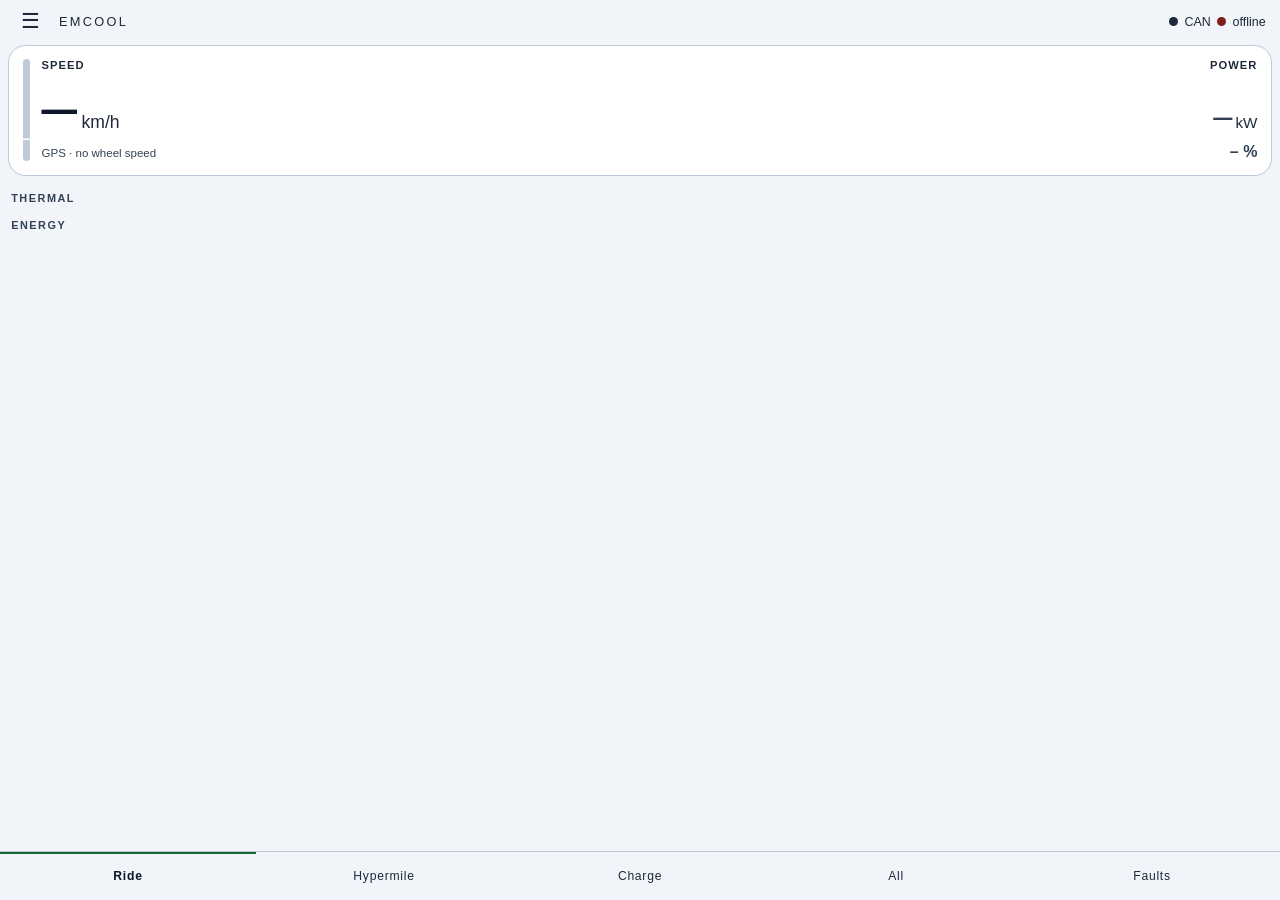
==== dashboard/index.html @ 9c2a12e7 "Port cool-eva telemetry to ESP32, add dashboard and transmit stages Port cool-eva (TypeScript on a R" ====
<!doctype html>
<html lang="en">
  <head>
    <meta charset="utf-8" />
    <meta name="viewport" content="width=device-width, initial-scale=1, viewport-fit=cover" />
    <title>emcool</title>
    <!-- Added to the home screen this opens without Safari's chrome, which on the
         phone this is used from is roughly one tile's worth of screen back. -->
    <meta name="mobile-web-app-capable" content="yes" />
    <!-- Still needed alongside the standard name above: iOS reads only this one,
         and iOS is the only platform this is ever opened on. -->
    <meta name="apple-mobile-web-app-capable" content="yes" />
    <meta name="apple-mobile-web-app-status-bar-style" content="black-translucent" />
    <meta name="apple-mobile-web-app-title" content="emcool" />
    <meta name="theme-color" content="#0f172a" />
    <link rel="manifest" href="manifest.webmanifest" />
    <link rel="stylesheet" href="style.css" />
    <!-- Inline so the browser's automatic /favicon.ico request never happens: on the
         bike that is a round trip to a Pi Zero over hotspot wifi for a 404. -->
    <link
      rel="icon"
      href="data:image/svg+xml,<svg xmlns='http://www.w3.org/2000/svg' viewBox='0 0 16 16'><text y='13' font-size='13'>🧊</text></svg>"
    />
  </head>
  <body>
    <!-- The dashboard is a set of ES modules with no build step: what is in the repo
         is what the browser runs, so it can be edited over ssh in a garage with no
         toolchain. `npm run typecheck` still covers it — the modules carry JSDoc
         types that import the server's own wire format from src/ws.ts, which is
         what stops the two drifting apart. -->
    <script type="module" src="app.js"></script>
  </body>
</html>
---- dashboard/style.css ----
/* emcool dashboard.
 *
 * Read at speed, through a visor, in daylight, one-handed. That constraint decides
 * nearly everything below: very large numbers, very few of them per screen, colour
 * carrying state so the digits don't have to be parsed, and touch targets sized for
 * a gloved thumb rather than a cursor.
 */

* {
  margin: 0;
  padding: 0;
  box-sizing: border-box;
}

:root {
  --bg: #090f1c;
  --tile: #1e293b;
  --tile-edge: #2e3d55;
  /* Text colours, with their contrast ratio against --tile / --bg.
   *
   * This screen is read in daylight, through a visor, at speed. WCAG AA's 4.5:1 is
   * a floor for an indoor monitor, not a target here — everything below clears 6:1
   * and the values clear 11:1. The first version of this file used #334155 for
   * .sub and #64748b for .label, which measure 1.4:1 and 3.1:1 against the tile
   * they sit on: the sub-lines were effectively invisible and the labels failed AA.
   * If you darken any of these, measure it first. */
  --fg: #f8fafc; /* 14.0:1 / 18.3:1 — values */
  --label: #cbd5e1; /* 9.9:1 / 12.9:1 — labels, units, tabs */
  --sub: #b6c2d4; /* 8.1:1 / 10.6:1 — second lines, section headings */
  --dim: #334155; /* borders only — never text */
  --bad: #f87171;
  --good: #4ade80;
  /* The same amber as WARN in public/lib/colors.js, and it has to stay the same:
     the menu sheet marks a reversible write amber in CSS and colours the sentences
     that argue against it amber from JS, and two ambers that nearly match would
     read as two different meanings. 8.5:1 on --bg, 6.5:1 on --tile.
     --bad measures 6.9:1 on --bg but only 5.3:1 on --tile, so red text in the sheet
     sits on the sheet's own background and never on a tile. */
  --warn: #fb923c;

  /* The same two hues at the alpha the sheet's borders want, declared ONCE.
     ⚠️ They are hand-expanded from --warn and --bad because a var() cannot be given
     an alpha without color-mix(), which this dashboard does not assume — but hand-
     expanding them at each use site is exactly the drift the note above forbids, and
     there were four such copies. If you change --warn or --bad, change these; a grep
     for the hex now finds every place the colour lives. */
  --warn-edge: rgba(251, 146, 60, 0.45);
  --bad-edge: rgba(248, 113, 113, 0.55);

  /* The rest of the ramp public/lib/colors.js draws with, which used to be a second
     hand-kept copy of --good/--warn/--bad. Tokens now, so the light palette restates the
     ramp in one place and colors.WARN can no longer drift from --warn — which the note
     above says it must not. colors.CALM and colors.MUTED are var(--fg) and var(--sub)
     rather than tokens of their own: they have always been those exact values, and a
     second name for one hex is the drift this block exists to prevent. */
  --watch: #facc15;
  --cold: #38bdf8;
  --cool: #67e8f9; /* the 5-20 °C step between --cold and --good */

  /* The unfilled part of every bar and ring, and the power meter's own grey. Sized by
     VISIBILITY rather than readability, so it is the one mark not held to the 6:1 floor —
     but it IS held, by MARK_FLOORS in scripts/check-theme-contrast.ts, because nothing
     did until 2026-09-08 and a value walked towards --tile passed every check while
     making the meter invisible.
     It is also the ONE knob that sets how legible a derate is: the limited stretch is
     this same grey dashed against the tile showing through, so dash-against-gap IS
     track-against-tile. Raising it makes the derate clearer and the fill's edge weaker.
     1.53:1 is where the drive fill still clears its 4:1 floor, at 4.44:1. */
  --track: #39465b;
  /* Drive: the meter's fill, and the kW figure beside it. Its own token because drive
     used to be --fg, which drew the loudest thing on the hero in the same ink as the
     numbers. A blue because green is regen and red and amber mean a fault here — and the
     LIGHTER blue of the pair on this ground, since a saturated mid-blue on a dark tile is
     what a navy is on a white one. ⚠️ It is INK as well as a fill, so it carries the 6:1
     floor: 6.8:1 on --tile and 8.9:1 on --bg, and 4.44:1 against the track it grows out
     of. Its nearest ink in a*b* is --cold at 17.1; check-theme-contrast.ts holds it apart
     from every ink rather than from that one, because this palette has three blues. */
  --flow: #7cb4fb;

  /* Ink on the toast, which is painted --good or --bad rather than --tile. 10.3:1 on
     --good and 6.5:1 on --bad; the light theme flips it to white for the same reason,
     because there the two grounds are dark. */
  --toast-ink: #0f172a;
  /* The tab bar sits over scrolling content, so it is near-opaque rather than a token. */
  --tabs-bg: rgba(9, 15, 28, 0.94);

  /* The tab bar is fixed; every scrolling surface has to clear it plus the home
     indicator, or the last tile sits permanently under your thumb. */
  --tabs-height: 4.2rem;
}

/* ---------- the light palette ----------
 *
 * Same token names, different ground. This exists because the dark screen washes out
 * in direct sun; docs/dashboard-decisions.md has the ramp measurements and the trade.
 *
 * Two rules to keep if you touch it. The accents sit at the Tailwind 800/900 step
 * because that is the FIRST step clearing 6:1 on #f1f5f9 — the GROUND here, and the tile
 * colour before the two surfaces were swapped; the 700 step tops out at 5.91 and fails.
 * ⚠️ The ratios written beside each value below are against --tile (#ffffff), which is
 * the easier of the two grounds. The 6:1 derivation is against #f1f5f9, and
 * scripts/check-theme-contrast.ts measures every ink against both.
 * Darkening yellow and orange that far walks them towards each other, so --watch and
 * --warn are further apart here than the obvious amber/orange pair would be, and
 * scripts/check-theme-contrast.ts pins both the ratio and the separation. */
:root[data-theme="light"] {
  --bg: #f1f5f9;
  --tile: #ffffff;
  --tile-edge: #bcc8d8;
  --fg: #0f172a; /* 17.9:1 / 16.3:1 — values */
  --label: #1e293b; /* 14.6:1 / 13.4:1 */
  --sub: #334155; /* 10.4:1 / 9.5:1 */
  --dim: #cbd5e1; /* borders only — never text */
  --bad: #7f1d1d; /* 10.0:1 */
  --good: #166534; /* 7.1:1 */
  --warn: #9a3412; /* 7.3:1 */
  --warn-edge: rgba(154, 52, 18, 0.45);
  --bad-edge: rgba(127, 29, 29, 0.55);
  --watch: #854d0e; /* 6.9:1 */
  --cold: #075985; /* 7.6:1 */
  --cool: #155e75; /* 7.3:1 */
  --track: #bfcad9; /* 1.66:1 on --tile, against the dark theme's 1.53 — see the note there */
  --flow: #1e40af; /* 8.7:1 / 8.0:1 as ink, 5.26:1 against the track, nearest ink --cold 47.4 */
  --toast-ink: #ffffff; /* 7.1:1 on --good, 10.0:1 on --bad */
  --tabs-bg: rgba(241, 245, 249, 0.94);
}

/* ⚠️ `prefers-color-scheme` is deliberately NOT a media query here. public/lib/theme.js
   resolves the theme from three inputs — the rider's choice, the bike's day/night bit
   and the phone's setting — and stamps the answer on <html> as data-theme. A media
   query would be a SECOND resolver for the same question, and the two would disagree
   the moment the bike says one thing and the phone says another. One source of truth,
   and it is the one that can see all three inputs. The cost — a dark first paint — and
   the four states it resolves are in docs/dashboard-decisions.md §"Light and dark". */
:root {
  color-scheme: dark;
}
:root[data-theme="light"] {
  color-scheme: light;
}

body {
  font-family: -apple-system, BlinkMacSystemFont, "Segoe UI", Roboto, sans-serif;
  background: var(--bg);
  color: var(--fg);
  /* ⚠️ NO transition on the theme flip, and this is measured rather than taste. A
     150 ms cross-fade on `background-color` alone leaves the ink already switched over
     a ground that has not: for the whole fade the page is #0f172a on #0f172a, i.e.
     blank. Fixing THAT means transitioning `color` as well, which would also ramp a
     tile going GOOD → WARN — and colour here is the channel that carries state without
     being read. A snap is the only option that is legible at every instant. */
  min-height: 100vh;
  -webkit-font-smoothing: antialiased;
  -webkit-tap-highlight-color: transparent;
  padding-bottom: calc(var(--tabs-height) + env(safe-area-inset-bottom));
}

/* ---------- header ---------- */

.header {
  display: flex;
  align-items: center;
  gap: 0.8rem;
  padding: calc(env(safe-area-inset-top) + 0.5rem) 0.9rem 0.6rem;
}

.brand {
  font-weight: 500;
  flex: 1;
  font-size: 0.8rem;
  letter-spacing: 0.18em;
  text-transform: uppercase;
  color: var(--label);
}

.menu {
  background: none;
  border: 0;
  color: var(--label);
  font-size: 1.3rem;
  line-height: 1;
  padding: 0.2rem 0.4rem;
  cursor: pointer;
}

.status {
  font-weight: 500;
  display: flex;
  align-items: center;
  gap: 0.4rem;
  font-size: 0.78rem;
  color: var(--label);
}

.dot {
  width: 9px;
  height: 9px;
  border-radius: 50%;
  background: var(--bad);
  transition: background 0.3s;
}
.dot.live {
  background: var(--good);
}
.dot.connecting {
  background: var(--watch);
}
.dot.up {
  background: var(--good);
}
.dot.down {
  background: var(--bad);
}
.dot.unknown {
  background: var(--label);
}

/* ---------- layout ---------- */

/* The two-column grid every tab lays its tiles out in. ⚠️ `1fr` and not `minmax(0, 1fr)`,
   and that is measured rather than preferred: take `min-width: 0` off `.tile` below and a
   DIRECT tile with one unbreakable token really does push these tracks out, to
   `2733px 10.59px`. Every other child here spans `1 / -1` (.hero, .section, .tile-group,
   and the catch-all below), and a spanner over flexible tracks has no content-based minimum
   at all — so with that line in place there is nothing left for a track minimum to do.
   docs/dashboard-decisions.md. */
.view {
  display: grid;
  gap: 0.5rem;
  grid-template-columns: repeat(2, 1fr);
  padding: 0 0.5rem;
  align-content: start;
}

/* A run of full-width tiles inside a .view. Re-using .view here would work for
   layout but double its horizontal padding, insetting the group relative to the
   tiles above and below it; a bare div loses the gap instead, because the cards
   stop being grid items. This carries the gap and nothing else. */
.tile-group {
  grid-column: 1 / -1;
  display: grid;
  gap: 0.5rem;
}

.section {
  font-weight: 600;
  grid-column: 1 / -1;
  font-size: 0.68rem;
  text-transform: uppercase;
  letter-spacing: 0.14em;
  color: var(--sub);
  padding: 0.45rem 0.2rem 0;
}

.tile {
  background: var(--tile);
  border: 1px solid var(--tile-edge);
  border-radius: 0.9rem;
  padding: 0.7rem 0.75rem;
  display: flex;
  flex-direction: column;
  gap: 0.2rem;
  min-height: 88px;
  /* ⚠️ Not decoration: without it a tile's automatic minimum is its own min-content, so one
     unbreakable row makes the card wider than the phone and the page scrolls sideways —
     #253, and removing this line re-opens it. `.raw` has carried the same line since the
     raw grid was written. The measured chain: docs/dashboard-decisions.md. */
  min-width: 0;
  transition: opacity 0.3s;
}

.tile.span2 {
  grid-column: 1 / -1;
}

/* A value that has stopped arriving is dimmed rather than hidden: knowing the
   number is old is more useful than an empty space where it used to be. */
.tile.stale,
.raw.stale {
  /* Dimmed enough to read as "this is old", not so much that it stops being
     readable: at the old 0.4 the text fell to around 2:1 and a stale value —
     which is still the last thing the bike actually said — became a smudge. */
  opacity: 0.72;
}

.label {
  font-weight: 600;
  font-size: 0.7rem;
  text-transform: uppercase;
  letter-spacing: 0.09em;
  color: var(--label);
}

.value {
  font-size: 2.15rem;
  font-weight: 500;
  line-height: 1;
  font-variant-numeric: tabular-nums;
  margin-top: auto;
}

/* A second, smaller reading on the value's own row — the riding screen's coolant ΔT,
   which spends 94 px of a 348 px row on its number and left the rest empty.
   A modifier and not a change to .value, which every tile on the dashboard uses.
   Baseline-aligned so the two figures sit on one line, and the aside never wraps: the
   tile's height is the constraint this layout exists to respect, and a wrapped aside
   would spend the row it was meant to save. */
.value-row {
  gap: 0.5rem;
  margin-top: auto;
}
.value-row > .value {
  margin-top: 0;
}
.value-aside {
  font-size: 0.95rem;
  font-weight: 500;
  color: var(--sub);
  font-variant-numeric: tabular-nums;
  white-space: nowrap;
}
/* .unit is sized for a 2.15rem numeral; beside a 0.95rem one it would be the same size. */
.value-aside .unit {
  font-size: 0.8rem;
}

.unit {
  font-weight: 500;
  font-size: 0.95rem;
  color: var(--label);
  margin-left: 0.2rem;
}

.sub {
  font-weight: 500;
  font-size: 0.72rem;
  color: var(--sub);
  line-height: 1.35;
}

/* The one thing on the page that must never be mistaken for a normal reading. */
.sub.fault {
  color: var(--bad);
}

.missing {
  font-weight: 500;
  font-size: 0.78rem;
  padding: 0.4rem 0.1rem;
}

/* ---------- hero ---------- */

.hero {
  grid-column: 1 / -1;
  background: var(--tile);
  border: 1px solid var(--tile-edge);
  border-radius: 1.1rem;
  padding: 0.8rem 0.85rem 0.9rem;
  display: flex;
  flex-direction: column;
  gap: 0.35rem;
}

.hero-value {
  font-size: 4rem;
  font-weight: 500;
  line-height: 0.95;
  font-variant-numeric: tabular-nums;
  letter-spacing: -0.02em;
}

.hero-unit {
  font-weight: 500;
  font-size: 1.1rem;
  color: var(--label);
  margin-left: 0.35rem;
  letter-spacing: 0;
}

/* The speed hero is a row: the power meter down the left edge, everything else beside
   it. The strip is the height of the block rather than a band under it, which is where
   the row the old bar needed has gone. */
.speed-hero {
  flex-direction: row;
  align-items: stretch;
  gap: 0.75rem;
}

.hero-main {
  flex: 1;
  min-width: 0;
  display: flex;
  flex-direction: column;
  gap: 0.35rem;
}

/* Two labels on one line, two figures on the next, the sub-line and charge on a third.
   Baseline rather than centre alignment, so the small figure sits on the big one's feet
   instead of floating in the middle of it. */
/* Shared with .value-row above: a big figure and a small one on one baseline. Listed
   together so the alignment cannot drift between the hero and the tiles — only the gap
   and the tile's margin differ, and those stay with each. */
.hero-row,
.value-row {
  display: flex;
  align-items: baseline;
  justify-content: space-between;
}
.hero-row {
  gap: 1rem;
}

/* The second figure in the hero. Same size as a tile's value, and NOT pushed to the
   bottom the way .value is — it is aligned to the speed's baseline, not to a card. */
.hero-aside {
  margin-top: 0;
}

/* State of charge, at the end of the sub-line rather than in a card of its own. Small
   because it moves slowly, and up here because it is the one number that must never
   need a scroll. Tabular so it does not jitter between 9 % and 10 %. */
.hero-charge {
  font-size: 1rem;
  font-weight: 600;
  font-variant-numeric: tabular-nums;
  white-space: nowrap;
}

.charge-hero {
  flex-direction: row;
  align-items: center;
  gap: 1.2rem;
}

.charge-hero .ring {
  width: 7.5rem;
  flex: none;
}

.charge-hero-text {
  display: flex;
  flex-direction: column;
  gap: 0.3rem;
}

/* ---------- svg primitives ---------- */

.spark {
  width: 100%;
  height: 26px;
  display: block;
  margin-top: 0.1rem;
}

.meter {
  width: 100%;
  height: 12px;
  display: block;
  margin: 0.15rem 0;
}

.strip {
  width: 100%;
  height: 60px;
  display: block;
  margin: 0.3rem 0;
}

.ring {
  display: block;
}

/* The power meter: a thin strip down the left edge of the speed hero, the height of the
   block it sits beside. It costs no row of its own, which is the point — the horizontal
   bar it replaces spent one on itself and another on a legend naming its two ends. */
.power-strip {
  /* ⚠️ width, not flex-basis. `flex: 0 0 7px` reads as a HEIGHT the moment this lands in
     a column-direction flex container, which is how it renders as a 7 px stub. */
  width: 7px;
  flex: none;
  display: block;
  border-radius: 3.5px;
}

/* ---------- facts ---------- */

.fact {
  font-weight: 500;
  display: flex;
  justify-content: space-between;
  font-size: 0.78rem;
  padding: 0.15rem 0;
  border-top: 1px solid var(--tile-edge);
}

.fact-label {
  color: var(--label);
}

.fact-value {
  font-variant-numeric: tabular-nums;
}

/* ---------- tabs ---------- */

.tabs {
  position: fixed;
  bottom: 0;
  left: 0;
  right: 0;
  display: flex;
  background: var(--tabs-bg);
  backdrop-filter: blur(12px);
  border-top: 1px solid var(--tile-edge);
  padding-bottom: env(safe-area-inset-bottom);
  z-index: 5;
}

.tab {
  flex: 1;
  background: none;
  border: 0;
  color: var(--label);
  font: inherit;
  font-size: 0.76rem;
  font-weight: 500;
  letter-spacing: 0.06em;
  /* Deliberately tall: this is aimed at with a gloved thumb, in motion. */
  padding: 1.05rem 0.2rem;
  /* The Faults tab widens to "⚠ Faults" when a code sets. With five tabs sharing
     the width that can wrap on a narrow phone, and --tabs-height is a fixed
     constant that body's padding-bottom derives from — so a wrapped label makes
     the real bar taller than the space reserved for it and buries the last tile
     under your thumb, the exact thing --tabs-height exists to prevent. */
  white-space: nowrap;
  cursor: pointer;
}

.tab.on {
  color: var(--fg);
  font-weight: 600;
  box-shadow: inset 0 2px 0 var(--good);
}

/* ---------- sheet ---------- */

/* ⚠️ `visibility: hidden`, and it is not belt-and-braces on top of the opacity.
   `opacity: 0; pointer-events: none` hides a sheet from the eye and from a finger, and
   from NOTHING ELSE: every control inside it stays in the tab order and stays
   activatable. Verified before this line existed — open the sheet, open the red fold,
   close the sheet, and `.focus()` still lands on "Say a service was performed NOW",
   where two activations POST `31 FC`. The fold re-collapses on the next OPEN
   (refreshVcuWrite), so the window is "closed and not yet reopened", which is most of
   the time. Near-zero risk on a phone with no keyboard — but the whole argument for the
   fold is that an irreversible action must not be reachable by accident, and an
   invisible page is a worse place to reach one from than a visible one.

   Transitioned rather than switched, so the fade survives: `visibility` steps at the
   START of the transition going visible and at the END going hidden, which is exactly
   the two moments wanted. Anything overriding .sheet for layout (the screenshot
   harness) has to override this too. */
.sheet {
  position: fixed;
  inset: 0;
  /* Dark in BOTH themes on purpose, which is why it is a literal and not a palette
     token: it dims the page behind the sheet, and a light scrim over a light page dims
     nothing. A token here would read as a knob the light palette forgot to turn. */
  background: rgba(2, 6, 23, 0.6);
  display: flex;
  align-items: flex-end;
  opacity: 0;
  visibility: hidden;
  pointer-events: none;
  transition:
    opacity 0.2s,
    visibility 0.2s;
  z-index: 10;
}

.sheet.open {
  opacity: 1;
  visibility: visible;
  pointer-events: auto;
}

.sheet-body {
  width: 100%;
  max-height: 88vh;
  overflow-y: auto;
  background: var(--bg);
  border-top-left-radius: 1.2rem;
  border-top-right-radius: 1.2rem;
  border-top: 1px solid var(--tile-edge);
  padding: 1rem 0.9rem calc(1.4rem + env(safe-area-inset-bottom));
  transform: translateY(2rem);
  transition: transform 0.2s;
}

.sheet.open .sheet-body {
  transform: translateY(0);
}

/* The sheet has two levels of heading, and it needs both: it is one scroll
 * containing five top-level sections, one of which (service mode) has four
 * subsections of its own. With a single style for all nine, "Service actions"
 * announced itself exactly as loudly as "This session" and nothing said which
 * was inside which.
 *
 * Level 1 is a real heading — near-white, larger, and preceded by a rule that
 * does most of the separating. Level 2 keeps the old small grey caps, which are
 * a good subsection marker and were only ever a bad section marker.
 *
 * ⚠️ 1.15rem is chosen against `.action`'s 1rem, not by eye. A heading has to be
 * BIGGER than the things it organises, and the first version of this rule was
 * 0.95rem — measurably smaller than the button labels underneath it and than
 * `.sheet-close`, which inherits 1rem. A heading out-sized by its own contents is
 * the same "no hierarchy" complaint in a new place. If you change either number,
 * change it knowing about the other.
 */
.sheet-heading {
  font-size: 1.15rem;
  font-weight: 600;
  color: var(--fg);
  border-top: 1px solid var(--tile-edge);
  margin-top: 1.5rem;
  padding: 1rem 0.2rem 0.15rem;
}

/* No rule above the sheet's OWN first heading: it would sit a few pixels under the
   sheet's top edge and read as a second border.
   ⚠️ `.sheet-body >` is load-bearing, not tidiness. A bare `.sheet-heading:first-child`
   also matches "Change something on the bike", which is the first child of the div
   VcuWrite() returns — so the one heading in the sheet whose rule carries the most
   meaning was the one silently losing it. */
.sheet-body > .sheet-heading:first-child {
  border-top: 0;
  margin-top: 0;
  padding-top: 0.2rem;
}

/* One line under a level-1 heading saying what the whole section can do to the
   bike — the risk tiers below, stated once for a group instead of per control.
   Only the sections that hold controls get one; the two that are pure readouts
   have nothing to warn about. The read/write boundary this makes visible existed
   until now solely as a comment in public/views/service-mode.js, where no rider
   could see it. */
.sheet-heading-note {
  font-size: 0.74rem;
  color: var(--sub);
  padding: 0.15rem 0.2rem 0;
}

/* The boundary itself.
   ⚠️ The heading STAYS --fg; the amber is on the rule above it and the line under it.
   Painting the heading amber sounds right and measures backwards: --warn is 7.9:1
   where --fg is 14.5:1, so the one section heading that announces the bike can be
   changed came out at half the contrast of "Stored codes", which announces "none set".
   It is also the same amber as the deck directly under it, so head and deck stopped
   separating. Rank belongs to the heading; hue belongs to the rule and the deck. */
.sheet-heading.writes {
  border-top-color: var(--warn);
  /* ⚠️ Larger than its peers, because rank should track consequence. At one size for
     all six, "Link" — a one-line status readout — announced itself exactly as loudly
     as the section that permanently alters a motorcycle. The colour stays --fg (see
     above); size is the channel that raises it without dimming it. */
  font-size: 1.35rem;
}

.sheet-heading.writes + .sheet-heading-note {
  color: var(--warn);
}

/* Level 2. Heavier and a touch larger than it was, because the sheet also uses
   small grey caps for FIELD labels (`.probe-label`, `.stat-label`) and at 0.68rem
   the only thing separating "SERVICE ACTIONS" from "ECU" was a point of tracking.
   Weight is what tells them apart now; nobody perceives a pixel of cap height. */
.sheet-title {
  font-size: 0.72rem;
  font-weight: 600;
  text-transform: uppercase;
  letter-spacing: 0.14em;
  color: var(--sub);
  padding: 1rem 0.2rem 0.5rem;
}

.stats {
  display: grid;
  grid-template-columns: repeat(4, 1fr);
  gap: 0.5rem;
}

.stat {
  background: var(--tile);
  border-radius: 0.7rem;
  padding: 0.6rem 0.5rem;
}

.stat-label {
  font-size: 0.62rem;
  text-transform: uppercase;
  letter-spacing: 0.07em;
  color: var(--label);
}

.stat-value {
  font-size: 1.05rem;
  font-variant-numeric: tabular-nums;
  margin-top: 0.15rem;
}

/* A second line under a stat's value, for the one tile whose answer is two facts: the
   Waypoints tile shows where the last one was AND when. Grey and small so the position
   above stays what the eye lands on. Measured at 390 px: the pair wraps after its comma
   into a 86 px tile, against 72 px for the row it sits in. */
.stat-sub {
  font-size: 0.62rem;
  color: var(--sub);
  margin-top: 0.15rem;
  font-variant-numeric: tabular-nums;
}

/* The waypoint list under the trip stats: what this boot kept, and what it refused.

   ON THE SHEET'S OWN BACKGROUND, not on tiles, and that is the contrast note at the top of
   this file being obeyed rather than a layout preference: --bad measures 6.9:1 on --bg and
   only 5.3:1 on --tile, and both a refused row's mark and an out-of-range position are
   drawn in it.

   ⚠️ `overflow-wrap: anywhere`, and NOT #253's `min-width: 0`, which was tried here first
   and measured to do nothing at all. The two are not the same shape: `.tile` is a GRID
   ITEM whose implicit track was sized by its content, so flooring it widened the page,
   while a `.waypoint-row` is a block inside a block — its width comes from its containing
   block whatever it holds, and its content simply overflows. Measured in the rendered
   sheet at 390 px, with the check's 145-character unbreakable token in a row: `.sheet-body`
   scrollWidth 969 without this line and 390 with it, while the row's own box reads 355 and
   its right edge 372 in every one of those, `min-width: 0` or `auto`. So the ROW box can
   never witness this and the scroll container is what does — which is what
   check-phone-width.ts asserts, with that token as its probe. Nothing the list holds today
   is such a token (a coordinate has a space in it and every WAYPOINT_REFUSAL_TEXT sentence
   breaks at spaces); Energica's identifiers are, which is the same call `.code-field`
   makes. */
.waypoint-list {
  padding: 0.1rem 0.2rem 0;
}

.waypoint-row {
  display: flex;
  gap: 0.5rem;
  align-items: baseline;
  font-size: 0.76rem;
  line-height: 1.5;
  padding-bottom: 0.4rem;
}

/* A column, so the positions line up and a `refused` row does not shunt the text of the one
   above it sideways.

   ⚠️ `0 0`, and NOT the `0 1` + `overflow-wrap: anywhere` a review asked for — measured in
   the rendered sheet, that regresses the row it was meant to protect. A flex item's shrink
   share is proportional to its BASE size, and the body's base is the whole unwrapped
   sentence, so on the one row that takes two lines the mark yields with it: 54 px → 37, and
   `anywhere` then breaks "refused" into "refuse / d". The hazard it was for does not exist
   either — with the mark pinned at 3.4 rem, a `#1234567890` overflows into the body's space
   and `.sheet-body.scrollWidth` still reads 390. It would overlap that row's text, which is
   the cost of a mark this repo has no way to produce (the sequence restarts every boot and
   the archive holds 97 waypoints ever). */
.waypoint-mark {
  flex: 0 0 3.4rem;
  font-variant-numeric: tabular-nums;
  color: var(--label);
}

.waypoint-mark.refused {
  color: var(--bad);
}

.waypoint-body {
  flex: 1 1 auto;
  overflow-wrap: anywhere;
}

.waypoint-fault {
  color: var(--bad);
}

.waypoint-when {
  font-size: 0.62rem;
  color: var(--sub);
  font-variant-numeric: tabular-nums;
}

/* The two lines under the list: what the counts are, and that the bike keeps none of
   this past a restart. --sub at the rows' own 0.62rem, NOT .sheet-heading-note's 0.74rem:
   that one is a section's subtitle and these are a footnote to the list above them. */
.waypoint-note {
  font-size: 0.62rem;
  color: var(--sub);
  padding: 0.15rem 0 0;
}

/* ---------- the sheet's three risk tiers ---------- */

/* Every control in this sheet used to be the same grey rectangle, which meant
 * "read the last-service date", "say a service was performed NOW" and "clear the
 * stored trouble codes" were indistinguishable until you had read all three —
 * and one of them cannot be undone.
 *
 * The tier is carried by a 3 px gutter down the left edge of every control.
 *
 * ⚠️ Measured against --tile, the three gutters are NOT three comparable colours,
 * and an earlier version of this comment claimed they were:
 *
 *   grey  --dim   1.41:1     amber --warn  6.46:1     red --bad  5.29:1
 *
 * At 1.41:1 through a visor in daylight nobody perceives the grey one, so what
 * is actually read is presence against absence — a mark on the two tiers that
 * have one, and nothing on the tier that does not. Which is the right signal to
 * be carrying, and better than the one the claim described: presence/absence
 * survives deuteranopia, which flattens amber against red, and it survives
 * sunlight, which flattens everything. Grey is the default tier precisely
 * because it means "unmarked", and an unmarked control looking unmarked is the
 * system working. Do not raise --dim to "fix" this: it would put a visible
 * stripe on eight read buttons that carry no risk, and spend the one channel
 * that still works in daylight on saying nothing.
 *
 * The grey declaration stays anyway, and is not decoration: it fixes the
 * geometry, so a tier modifier only ever RECOLOURS and can never shift a text
 * baseline.
 *
 *   grey (default)     reads. A parameter read, a CSV export, a probe, a
 *                      download. Cannot change the bike, and the safe tier
 *                      deliberately needs no modifier — a control acquires risk
 *                      by being marked, never by being forgotten.
 *   amber .writes      a parameter write. Changes the bike, and can be written
 *                      back, which is exactly what makes it a middle tier rather
 *                      than being lumped in with the red one.
 *   red .irreversible  the 31 FC service point, clearing stored DTCs, setting
 *                      the bike's clock. No unset, and in the clock's case not
 *                      even a read-back.
 *
 * ⚠️ EVERY tier keeps the filled tile. The first version of this made the read
 * tier transparent so it would recede, which is a fine idea on a monitor and a
 * bad one here: --tile against --bg is a 1.22:1 edge, so in daylight through a
 * visor the only buttons still visible would have been the three that cannot be
 * undone. Recession is not worth buying with legibility on the controls used
 * most. Colour is the only thing that varies between tiers — the gutter and, at
 * a lower volume, the hairline border. Every dimension is shared.
 *
 * ⚠️ The gutter is an inset shadow, not a fat border-left. A 3 px border meeting
 * a 1 px border under a 0.8rem radius does not reconcile — the corner comes out
 * visibly lumpy. An inset shadow is clipped by the border-radius and curves
 * cleanly, and it costs no layout, so the text baseline is identical on all
 * three tiers.
 *
 * ⚠️ And the red tier does not rest on any of this. It sits behind a fold
 * (.risk-fold), so it is not on screen at all until it is asked for, and each
 * button carries a red IRREVERSIBLE line above it. Four redundant channels —
 * fold, badge, border, gutter — because a thumb scrolling this sheet on a
 * handlebar-mounted phone must not be able to land on an irreversible action,
 * and no single visual channel is trustworthy enough to be the one that stops it.
 */
.action {
  width: 100%;
  background: var(--tile);
  border: 1px solid var(--tile-edge);
  border-radius: 0.8rem;
  box-shadow: inset 3px 0 0 var(--dim);
  color: var(--fg);
  font: inherit;
  font-size: 1rem;
  /* Tall enough for a gloved thumb. `min-height` as well as padding, because without
     it the row height is set by whichever GLYPH is in the label — emoji run taller
     than the text arrows, so "Download ride log" came out 4 px shorter than "Save
     waypoint here" directly above it. Icon metrics must not decide layout. */
  padding: 1rem;
  min-height: 3.75rem;
  margin-top: 0.5rem;
  text-align: left;
  cursor: pointer;
}

.action.writes {
  border-color: var(--warn-edge);
  box-shadow: inset 3px 0 0 var(--warn);
}

.action.irreversible {
  border-color: var(--bad-edge);
  box-shadow: inset 3px 0 0 var(--bad);
}

/* ⚠️ 0.66, and the number is measured rather than felt. This is the state most of the
   sheet sits in whenever the bike is off or not in reach — which is most of the time
   somebody opens it — so the label has to clear the 6:1 floor this file sets at the top
   while the button still reads unmistakably as "off".

   Composite --fg and --tile against --bg at the opacity, then measure the label against
   its own dimmed fill:

     0.50  4.08:1   what it was, and well under the floor
     0.62  5.52:1   the first correction, which did NOT reach the floor and said ~5.9:1
     0.66  6.06:1   clears it

   0.65 gives 5.92 and misses. If you change this, compute it — the value that looks
   right and the value that measures right were four hundredths apart here. */
.action:disabled {
  opacity: 0.66;
}

/* 0.2rem horizontally, matching .sheet-heading and .sheet-title rather than the 0.3rem
   this used to carry — two text left-edges 1.3 px apart is a wobble you can see as you
   scroll, and there is no reason for captions to hang off the heading grid. */
.action-note {
  font-size: 0.72rem;
  color: var(--label);
  padding: 0.35rem 0.2rem 0;
}

/* The prose under a control is three different things, and they were one
 * undifferentiated amber block: "it will probably do nothing" sat in the same
 * colour and size as "IRREVERSIBLE. There is no unset."
 *
 *   (unmarked)  what this does. Grey, always visible — it is how you know you
 *               are on the right control.
 *   .caution    why you might not want to. Amber. Folded away wherever there is
 *               more than a sentence of it.
 *   .no-undo    this cannot be taken back. Red, and never more than one short
 *               line, because a paragraph of red is read as a paragraph.
 *
 * .no-undo leads the three under a button rather than following them: inside an
 * opened fold, what separates the three irreversible actions from each other is
 * precisely what each one cannot take back.
 */
.action-note.caution {
  color: var(--warn);
}

/* A caution may carry more than one argument against pressing — the Clear button gains a
   second one when the gate sees a cable in the inlet. Separated rather than run together:
   as one block it read as "…come straight back. ⚠️ The charge manager reports…", two
   warnings sharing a sentence, which is how the more urgent of the two gets skipped.

   The "erased nothing" verdict uses .action-note.failure and the .no-undo badge rather than a
   fourth set of red numbers: --bad and --warn are the closest adjacent pair in this ramp
   (check-theme-contrast.ts's SEPARATION_FLOOR is set at 15 and that pair is what holds it
   there), so a red line among amber ones has to carry its severity in weight, not in hue. */
.caution-paragraph + .caution-paragraph {
  margin-top: 0.6em;
}

/* Machine output — git's, from the Update button — rather than prose we wrote.
   pre-wrap because a pull's summary is multi-line and CSS would otherwise collapse
   `Updating a1b2..c3d4 / Fast-forward / src/… | 3 +-` into one run-on sentence.
   overflow-wrap because the long unbroken token in it (a remote URL, a deep path)
   would push the sheet sideways on a 390 px phone, which reads worse than the
   collapse did. */
.action-note.output {
  white-space: pre-wrap;
  overflow-wrap: anywhere;
}

/* The write section could not be reached at all.
 *
 * ⚠️ Ranked like .no-undo and NOT with it. The header of vcu-write.js calls this "the
 * loudest failure this section has", and at the bare .action-note size (11.52 px,
 * --label) it rendered byte-for-byte identically to "Reads four identifiers on the A8"
 * — the one sentence saying the whole section is dead, set as the quietest type in it.
 * Deliberately not the .no-undo class: that means one specific thing (this action
 * cannot be taken back), and inheriting its badge spacing here would be borrowing a
 * meaning that does not apply. This is red because something is broken. */
.action-note.failure {
  color: var(--bad);
  font-size: 0.82rem;
  font-weight: 600;
  line-height: 1.35;
}

/* ⚠️ Bigger and heavier, not only redder — and it sits ABOVE its button, so it also
   needs the space that says it belongs to what follows rather than to what precedes.
   Red is the dimmest ink in this palette (6.5:1 on --bg, against 14.5:1 for a
   heading), so carrying severity in hue alone put the most consequential sentence on
   the page at the BOTTOM of its own contrast ranking — quieter than every throwaway
   grey line around it. Weight and size are the two channels that survive both that
   and daylight through a visor. */
.action-note.no-undo {
  color: var(--bad);
  font-size: 0.82rem;
  font-weight: 600;
  line-height: 1.35;
  padding: 0.9rem 0.2rem 0.25rem;
}

/* The category, as a badge rather than as the first half of the sentence.
   "IRREVERSIBLE" was appearing five times in a screen and a half — section deck, fold
   label, and once per card — and at that rate it stops being read, while the only new
   information on each card is what came after it. Same on all three cards, because the
   category IS the same on all three; the consequence is what differs and it now gets
   the weight. */
.no-undo-badge {
  display: inline-block;
  margin-right: 0.4rem;
  padding: 0.05rem 0.35rem;
  border: 1px solid var(--bad-edge);
  border-radius: 0.25rem;
  font-size: 0.62rem;
  font-weight: 700;
  letter-spacing: 0.08em;
  vertical-align: 0.08em;
}

/* The fold in front of the irreversible actions.
 *
 * The same idiom as the parameter warnings' toggle — a counted, caret-ended
 * toggle built on .code-toggle, from the fix that stopped four amber paragraphs
 * stacking above the write form — rather than a second kind of disclosure. Red
 * instead of amber because what is behind it is.
 *
 * ⚠️ But it has real chrome, which that toggle does not, and the reason is not
 * decoration. As a bare line of coloured text it read as a footnote on the
 * caption above it rather than as the gate on three destructive operations, and
 * it was a ~20 px line of text for somebody wearing gloves. It is now a
 * full-width row with a real target: measured at 390x844, 49.8 px opened and
 * 72.1 px collapsed — the collapsed state is taller because it carries the
 * contents line as well, and it is the state the sheet spends its life in.
 *
 * ⚠️ Selected as `.code-toggle.risk-fold`, not `.risk-fold`. .code-toggle is
 * declared further down this file, so at equal specificity it wins on source order
 * and the variant silently rendered as the thing it was varying. */
.code-toggle.risk-fold {
  width: 100%;
  text-align: left;
  /* Flex so the caret can be pushed to the right edge — see .risk-fold-caret. The
     label and the caret share the first line; .risk-fold-contents takes a full basis
     and drops to the second, which is the two-line shape this had before. */
  display: flex;
  flex-wrap: wrap;
  align-items: center;
  font-size: 0.85rem;
  font-weight: 600;
  line-height: 1.4;
  color: var(--bad);
  /* Solid, not dashed. Dashed was reached for to say "there is something behind
     this", but a dashed edge means placeholder / empty state / drop target in every
     UI vocabulary there is, and it was the only dashed thing on the page — so the one
     control gating `31 FC` read as the component nobody had finished. What keeps it
     from reading as a fourth button to press is that it has no fill and red type
     where an action has a filled tile and near-white type. */
  background: transparent;
  border: 1px solid var(--bad-edge);
  border-radius: 0.8rem;
  padding: 0.9rem 1rem;
  margin-top: 1.5rem;
}

/* The second line of the fold's label: what is actually in the drawer. The first line
   says why it is shut, which is the more important fact and keeps the lead — but
   "3 actions that cannot be undone" is a caveat used as a name, and somebody standing
   at the bike who wants the clock should not have to open it to find out the clock is
   in there. */
.risk-fold-contents {
  flex-basis: 100%;
  margin-top: 0.2rem;
  font-weight: 400;
  color: var(--label);
}

/* One action and the prose that belongs to it. The gap between two of these is
   deliberately wider than the gap inside one: with both at the default, the last
   sentence about one irreversible action sat as close to the NEXT button as to the
   one it was about. */
.action-block + .action-block {
  margin-top: 1.5rem;
}

/* The opened group.
 *
 * Spacing only — no rule and no indent. It had both, and both were wrong: the
 * cards already carry a red gutter, so a second red rail 9 px to the left of it
 * was the same line drawn twice, and indenting the group moved its LEFT edge
 * while its right edge stayed on the page gutter, which reads as a layout bug
 * rather than as grouping. What says these three belong together is that they
 * are the only red things on the page and they appeared together when the fold
 * opened. */
/* ⚠️ The closing rule lives on the WRAPPER, not on the opened group, so it is there in
   both states. On the group it existed only while open — so folded, "Recently written"
   hung under the red panel with no divider at all, while "Stored codes" and "Link" each
   got one, and it read as a caption on the danger box rather than as the next section.
   The fold row is the opening edge and this is the closing one; neither touches the
   left edge, which is what made the first attempt (a left rail plus an indent) ragged
   on one side. */
.risk-group {
  padding-bottom: 1.1rem;
  border-bottom: 1px solid var(--bad-edge);
  margin-bottom: 0.5rem;
}

/* Spacing only. What says these three belong together is that they are the only red
   things on the page and they appeared together when the fold opened. */
.danger-zone {
  margin-top: 1.5rem;
}

/* ⚠️ The first card's gap comes from .danger-zone, the others' from
   `.action-block + .action-block` — so they have to be the same number or the stack
   leads raggedly (it ran 25 / 41 / 42 px). Both are 1.5rem; change them together. */
.danger-zone > .action-block:first-child {
  margin-top: 0;
}

.sheet-close {
  width: 100%;
  background: none;
  border: 0;
  color: var(--label);
  font: inherit;
  padding: 1.1rem;
  margin-top: 0.6rem;
  cursor: pointer;
}

/* ---------- raw signal view ---------- */

.filter {
  grid-column: 1 / -1;
}

.filter input {
  width: 100%;
  background: var(--tile);
  border: 1px solid var(--tile-edge);
  border-radius: 0.7rem;
  color: var(--fg);
  font: inherit;
  font-size: 1rem;
  padding: 0.7rem 0.8rem;
}

.raw-grid {
  display: grid;
  grid-template-columns: repeat(2, 1fr);
  gap: 0.4rem;
}

.raw {
  background: var(--tile);
  border-radius: 0.6rem;
  padding: 0.5rem 0.6rem;
  min-width: 0;
}

.raw-key {
  font-size: 0.62rem;
  color: var(--label);
  /* Generated keys like cell_v_lmu11_c7 must wrap rather than widen the grid. */
  overflow-wrap: anywhere;
}

.raw-value {
  font-size: 1.05rem;
  font-variant-numeric: tabular-nums;
  overflow-wrap: anywhere;
}

.raw-fault {
  font-size: 0.6rem;
  color: var(--bad);
}

/* Second line on a button tile: the press count and how long ago, or — while a control
   that is not momentary is still down — how long it has been held. --sub is the dimmest
   colour that still clears 6:1 on a tile; see the palette note at the top. */
.raw-sub {
  font-size: 0.6rem;
  color: var(--sub);
}

/* The second of two instructions, where the first is the one to follow: the lifetime
   block's shell fallback for a Pi with the service stopped.
   ⚠️ It INHERITS .raw-sub's --sub and sets no colour of its own. An earlier version put
   --label here, reasoning that a command someone has to type should not be dimmed — but
   --label is the BRIGHTER token (9.85:1 against --sub's 8.12:1 on a dark tile, 14.63:1
   against 10.35:1 on a light one), so the line being demoted became the loudest text in
   the block and out-shouted the instruction it is subordinate to. The separation is the
   gap and the ordering; that argument is satisfied by inheriting, not by promoting. */
.raw-footnote {
  margin-top: 0.25rem;
}

/* An instruction rather than a reading, so it takes the whole width: the two sentences
   below "lifetime · never read" wrap to seven lines and 100.5 px in a half-width tile
   against two lines and 66 px across the full one, and a sentence someone has to follow
   at the bike is the wrong thing to make them unpick. */
.raw-notice {
  margin-top: 0.35rem;
}

/* A handlebar button, held down or released within the last 600 ms.
 *
 * The border does the work rather than a background swap: this is watched from arm's
 * length while the other hand is on the bars, and an outline is the change that reads
 * fastest in peripheral vision. Deliberately no transition — the press is already only
 * held for 600 ms (public/lib/press.js) and fading either edge of that would eat the
 * margin that makes a 30 ms tap visible at all. */
.raw.pressed {
  box-shadow: inset 0 0 0 2px var(--good);
}

.raw.pressed .raw-value {
  color: var(--good);
}

/* ---------- stored trouble codes (faults view) ---------- */

/* Thirty-nine of these have to fit on a phone: the code on the left at a fixed width so
   the codes form a readable column, the description filling the rest. Long rows wrap
   rather than clip — `· freeze frame · expected` are the two suffixes that say why a row
   matters at all, they sit at the END of the longest lines, and that is exactly what an
   ellipsis eats. Most rows still take one line; today's list wraps one. */
.code-line {
  display: flex;
  gap: 0.5rem;
  align-items: baseline;
  font-size: 0.76rem;
  line-height: 1.6;
}

.code-line-id {
  flex: 0 0 3.6rem;
  font-variant-numeric: tabular-nums;
  letter-spacing: 0.02em;
}

.code-line-text {
  flex: 1 1 auto;
  min-width: 0;
  /* Wrapping at all is what fixes #253: `white-space: nowrap` held this span's min-content
     at 327 px. `anywhere` rather than `break-word` — the call `.code-field` makes below,
     for the same reason — buys the rest: break-word leaves the minimum at the longest WORD
     (53 px in today's list, which fits), `anywhere` takes it to one character, and only
     that survives a name longer than the column. Energica's table is full of candidates. */
  overflow-wrap: anywhere;
}

/* The open/closed marker on a code line that has a shortlist. Pushed to the right
   edge and given a fixed width so the caret does not shift the description text
   when it flips, and so lines without one do not lose alignment. */
.code-line-more {
  flex: 0 0 0.9rem;
  text-align: right;
  color: var(--label);
  font-size: 0.7rem;
}

/* Energica's field list under an opened code. Indented to the width of the code
   column so it reads as belonging to the line above rather than as a new row. */
.code-fields {
  margin: 0.15rem 0 0.5rem 4.1rem;
  font-size: 0.72rem;
  line-height: 1.7;
}

.code-field {
  font-variant-numeric: tabular-nums;
  /* The names are Energica's internal identifiers — long, and full of
     underscores. Wrapping beats clipping here: a truncated `ai_WaterPumpCurr…`
     is exactly the name you needed to read. */
  overflow-wrap: anywhere;
}

.code-toggle {
  align-self: flex-start;
  background: none;
  border: 0;
  color: var(--label);
  font: inherit;
  font-size: 0.74rem;
  /* Padded well past the text: this is a thumb target in a garage, and the label
     itself is only about 60 px wide. */
  padding: 0.5rem 0.1rem;
  cursor: pointer;
}

/* The `all` view sets its own two-column grid inside each group, so the outer
   view grid must not also try to lay its children out in two columns. */
.view > div:not(.tile):not(.hero):not(.section):not(.filter) {
  grid-column: 1 / -1;
}

/* The charge screen swaps its whole delivery section between AC and DC, so those
   tiles live inside a wrapper rather than directly in the view grid. */
.subgrid {
  display: grid;
  grid-template-columns: repeat(2, 1fr);
  gap: 0.5rem;
}

.heatmap-wrap {
  display: flex;
  align-items: stretch;
  gap: 0.3rem;
  margin: 0.35rem 0 0.1rem;
}

/* One label per row, sharing the grid's height so they line up without the SVG
   having to carry glyphs through its own horizontal stretch. */
.heatmap-labels {
  display: flex;
  flex-direction: column;
  flex: none;
  width: 1.1rem;
  text-align: right;
  font-size: 0.6rem;
  color: var(--label);
  font-variant-numeric: tabular-nums;
}

.heatmap-labels > div {
  flex: 1;
  display: flex;
  align-items: center;
  justify-content: flex-end;
}

.heatmap {
  flex: 1;
  min-width: 0;
  /* Tall enough that eleven module rows stay tappable-sized on a phone, and the
     labels do not collapse into each other. */
  height: 180px;
  display: block;
}

.toggle-row {
  display: flex;
  gap: 0.4rem;
  margin-top: 0.3rem;
}

.toggle-row button {
  flex: 1;
  background: var(--bg);
  border: 1px solid var(--tile-edge);
  border-radius: 0.5rem;
  color: var(--label);
  font: inherit;
  font-size: 0.72rem;
  padding: 0.45rem 0.3rem;
  cursor: pointer;
}

.toggle-row button.on {
  color: var(--fg);
  border-color: var(--good);
}

/* Service mode's "probe index N" form. Three fields on one row, because on a phone
   the whole point is that it fits above the button that uses them. */
.probe-row {
  display: flex;
  gap: 0.5rem;
  margin-top: 0.5rem;
}

.probe-field {
  flex: 1 1 0;
  min-width: 0;
}

.probe-label {
  font-size: 0.62rem;
  color: var(--label);
  text-transform: uppercase;
  letter-spacing: 0.04em;
  padding: 0 0.2rem 0.2rem;
}

.probe-input {
  width: 100%;
  box-sizing: border-box;
  background: var(--tile);
  border: 1px solid var(--tile-edge);
  border-radius: 0.6rem;
  color: var(--fg);
  font: inherit;
  font-size: 0.95rem;
  padding: 0.65rem 0.5rem;
}

/* The one field-shaped thing in the sheet that cannot be typed into: what the bike
   currently holds, sitting immediately left of the box you type the new value into.
   In identical chrome those two read as a pair of inputs, one of which silently
   ignores you. Keeps the padding so the arrow between them still lines up; loses
   everything that says "edit me". */
.probe-input.readout {
  background: transparent;
  border-color: transparent;
  padding-left: 0.15rem;
}

/* The cooling fan's duty slider. The only range input on the dashboard, and the only
   control here whose value you set by dragging rather than by typing.
   ⚠️ 2.75rem of height, which is mostly padding around a 0.35rem track: the thumb is
   what a gloved finger has to catch, and the default ~16 px one is under half the 44pt
   target every other control on this sheet clears. The track keeps `.probe-input`'s
   fill and edge so it reads as a field rather than as decoration. */
/* The mode toggle and the slider sit on one line, because they are one control: the
   toggle says who is moving the thumb, and moving the thumb changes the toggle. Two
   stacked rows read as two unrelated settings, which is what they must not be. */
.fan-row {
  display: flex;
  align-items: center;
  gap: 0.6rem;
  margin-top: 0.5rem;
}

/* Sized off .action rather than styled like it: same 3.75rem touch height for a gloved
   thumb, but it must not stretch — the slider takes the rest of the row. */
.fan-mode {
  flex: 0 0 auto;
  min-height: 3.75rem;
  padding: 0 0.9rem;
  background: var(--tile);
  border: 1px solid var(--tile-edge);
  border-radius: 0.8rem;
  box-shadow: inset 3px 0 0 var(--dim);
  color: var(--fg);
  font: inherit;
  font-size: 0.95rem;
  white-space: nowrap;
  cursor: pointer;
}

/* Green rather than the slider's amber, and deliberately so: amber on this sheet means
   "you are about to move something", and automatic is the resting state nobody has to
   act on. The thumb stays amber because dragging it IS the act. */
.fan-mode.automatic {
  border-color: var(--good);
  box-shadow: inset 3px 0 0 var(--good);
}

/* The same measured 0.66 as .action:disabled — see the note above that rule. */
.fan-mode:disabled {
  opacity: 0.66;
  cursor: default;
}

.fan-slider {
  flex: 1 1 0;
  min-width: 0;
  box-sizing: border-box;
  height: 2.75rem;
  background: transparent;
  -webkit-appearance: none;
  appearance: none;
  cursor: pointer;
}

/* ⚠️ The vendor pseudo-elements get one rule EACH and are never grouped in a selector
   list: a browser that does not know one of the selectors throws the whole rule away, so
   a combined `::-webkit-… , ::-moz-…` block styles the track in neither engine. */
.fan-slider::-webkit-slider-runnable-track {
  height: 0.35rem;
  border-radius: 0.2rem;
  background: var(--tile);
  border: 1px solid var(--tile-edge);
}

.fan-slider::-moz-range-track {
  height: 0.35rem;
  border-radius: 0.2rem;
  background: var(--tile);
  border: 1px solid var(--tile-edge);
}

/* Amber, matching `.action.writes` directly under it: this is the same tier — it moves
   something on the bike and can be moved straight back. */
.fan-slider::-webkit-slider-thumb {
  -webkit-appearance: none;
  appearance: none;
  width: 1.9rem;
  height: 1.9rem;
  margin-top: -0.85rem;
  border-radius: 50%;
  border: 1px solid var(--warn-edge);
  background: var(--warn);
}

.fan-slider::-moz-range-thumb {
  width: 1.9rem;
  height: 1.9rem;
  border-radius: 50%;
  border: 1px solid var(--warn-edge);
  background: var(--warn);
}

.fan-slider:disabled {
  opacity: 0.66;
  cursor: default;
}

/* ---------- toast ---------- */

/* The banner a handlebar gesture answers with. Sized and coloured for the worst case
 * it has: read in direct sunlight, through a visor, in the second or two of attention
 * a rider has to spare — so it is a full-bleed bar with a saturated background and
 * near-black text, which is a road sign rather than a notification.
 *
 * Colour carries the outcome as well as the words do, on the same argument the rest of
 * this file makes: green and red are read before a sentence is parsed, and the rider
 * only needs the sentence when the answer is "no". Both pairs clear the 6:1 floor set
 * at the top of this file against the dark text they carry — ~10.5:1 for good, ~6.4:1
 * for bad. If you restyle either, measure it first.
 */
.toast {
  position: fixed;
  top: 0;
  left: 0;
  right: 0;
  /* Above the sheet (10) as well as the tabs (5): this reports something that
     happened on the bars, and it must never be the thing hidden behind a panel the
     rider forgot was open. */
  z-index: 20;
  /* Never intercepts a tap. Half of "does not need to be dismissed" is that it cannot
     be in the way of whatever you meant to touch while it is up. */
  pointer-events: none;
  padding: calc(env(safe-area-inset-top) + 0.9rem) 1rem 0.9rem;
  color: var(--toast-ink);
  text-align: center;
  opacity: 0;
  transform: translateY(-100%);
  /* Out slowly enough to notice it going, in fast enough that it is already there by
     the time the glance arrives. */
  transition:
    opacity 0.45s ease,
    transform 0.45s ease;
}

.toast.on {
  opacity: 1;
  transform: translateY(0);
  transition:
    opacity 0.12s ease,
    transform 0.12s ease;
}

.toast.good {
  background: var(--good);
}

.toast.bad {
  background: var(--bad);
}

.toast-text {
  font-size: 1.45rem;
  font-weight: 700;
  line-height: 1.2;
  /* Refusals are a sentence, not a word, and they must not spill off a narrow phone. */
  overflow-wrap: break-word;
}

/* Export is a twice-a-year action sitting directly under a button pressed every
   visit. At the same size the sheet claimed they matter equally.
   ⚠️ This DOES shrink the target: 48px against .action's 60px, which that rule's own
   comment calls "tall enough for a gloved thumb". 48 still clears the 44pt guidance
   and the smaller target is the point — but it is a real trade, not a free one, and
   an earlier version of this comment claimed the height was unchanged. */
.action.action-quiet {
  font-size: 0.9rem;
  min-height: 3rem;
  padding: 0.7rem 1rem;
  color: var(--label);
}

/* The caret carried the whole "this opens" signal at text size, and did not read
   as one. Sized up and pushed to the end of the row so the control has an edge to
   aim at rather than a glyph trailing two spaces after a sentence. */
.risk-fold-caret {
  margin-left: auto;
  padding-left: 0.75rem;
  font-size: 1.5rem;
  line-height: 1;
  /* The one part of this control that says "there is more behind it". It was text-
     sized and trailing two spaces after a sentence, which read as punctuation. */
}

/* The header's BLE Connect button (views/ble-connect.js), only ever present on a BLE copy
   of the dashboard. Its own class rather than `.action`: that one is sized for a gloved
   thumb in the sheet (min-height 3.75rem), which in the header wrapped the button and
   squeezed the brand onto two lines. */
.ble-connect {
  flex: none;
  white-space: nowrap;
  background: var(--tile);
  border: 1px solid var(--tile-edge);
  border-radius: 999px;
  color: var(--fg);
  font: inherit;
  font-size: 0.78rem;
  padding: 0.3rem 0.75rem;
  cursor: pointer;
}
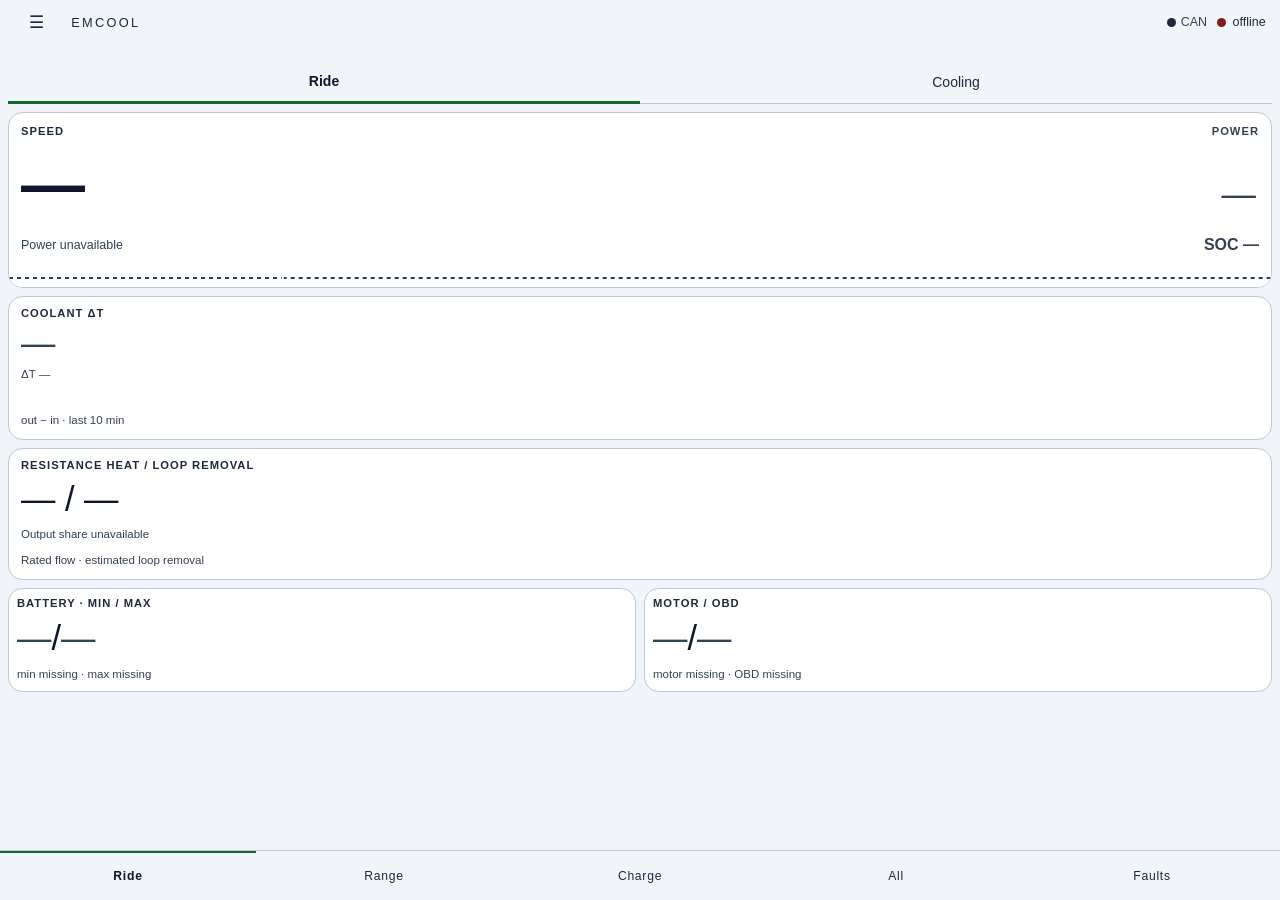
==== commit 2f7e23ab: "Dashboard: forget-device control, standalone naming, key-entry heading Add a "Forget this bike & cho" ====
--- a/dashboard/index.html
+++ b/dashboard/index.html
@@ -16,7 +16,7 @@
     <link rel="manifest" href="manifest.webmanifest" />
     <link rel="stylesheet" href="style.css" />
     <!-- Inline so the browser's automatic /favicon.ico request never happens: on the
-         bike that is a round trip to a Pi Zero over hotspot wifi for a 404. -->
+         bike that is a round trip to the ESP32 over hotspot wifi for a 404. -->
     <link
       rel="icon"
       href="data:image/svg+xml,<svg xmlns='http://www.w3.org/2000/svg' viewBox='0 0 16 16'><text y='13' font-size='13'>🧊</text></svg>"
--- a/dashboard/style.css
+++ b/dashboard/style.css
@@ -86,7 +86,7 @@
 
   /* The tab bar is fixed; every scrolling surface has to clear it plus the home
      indicator, or the last tile sits permanently under your thumb. */
-  --tabs-height: 4.2rem;
+  --tabs-height: 50px;
 }
 
 /* ---------- the light palette ----------
@@ -161,7 +161,7 @@
   display: flex;
   align-items: center;
   gap: 0.8rem;
-  padding: calc(env(safe-area-inset-top) + 0.5rem) 0.9rem 0.6rem;
+  padding: env(safe-area-inset-top) 0.9rem 8px;
 }
 
 .brand {
@@ -505,6 +505,8 @@
 /* ---------- tabs ---------- */
 
 .tabs {
+  box-sizing: border-box;
+  height: calc(var(--tabs-height) + env(safe-area-inset-bottom));
   position: fixed;
   bottom: 0;
   left: 0;
@@ -518,6 +520,7 @@
 }
 
 .tab {
+  height: 49px;
   flex: 1;
   background: none;
   border: 0;
@@ -527,7 +530,7 @@
   font-weight: 500;
   letter-spacing: 0.06em;
   /* Deliberately tall: this is aimed at with a gloved thumb, in motion. */
-  padding: 1.05rem 0.2rem;
+  padding: 0 0.2rem;
   /* The Faults tab widens to "⚠ Faults" when a code sets. With five tabs sharing
      the width that can wrap on a narrow phone, and --tabs-height is a fixed
      constant that body's padding-bottom derives from — so a wrapped label makes
@@ -917,6 +920,12 @@
   padding: 0.35rem 0.2rem 0;
 }
 
+/* A 64-character hex key has no break opportunity, so it would push the sheet sideways. */
+.ble-key-readout {
+  font-family: ui-monospace, Menlo, monospace;
+  overflow-wrap: anywhere;
+}
+
 /* The prose under a control is three different things, and they were one
  * undifferentiated amber block: "it will probably do nothing" sat in the same
  * colour and size as "IRREVERSIBLE. There is no unset."
@@ -1352,6 +1361,11 @@
 .toggle-row button.on {
   color: var(--fg);
   border-color: var(--good);
+}
+
+.settings-page .toggle-row button,
+.sheet-body .toggle-row button {
+  min-height: 44px;
 }
 
 /* Service mode's "probe index N" form. Three fields on one row, because on a phone
@@ -1601,3 +1615,899 @@
   padding: 0.3rem 0.75rem;
   cursor: pointer;
 }
+
+/* Settings actions leave room for their state and the consequence of the tap. */
+.settings-page {
+  padding: 12px 8px 28px;
+  max-width: 720px;
+  margin: 0 auto;
+  overflow-wrap: anywhere;
+}
+.settings-page h2 {
+  font-size: 19px;
+  margin: 8px 4px 16px;
+}
+.settings-card {
+  background: var(--tile);
+  border: 1px solid var(--tile-edge);
+  border-radius: 16px;
+  padding: 14px 12px;
+  margin: 0 0 12px;
+  min-width: 0;
+}
+.settings-card h3 {
+  font-size: 16px;
+  font-weight: 500;
+  margin: 0 0 8px;
+}
+.settings-note {
+  color: var(--sub);
+  font-size: 13px;
+  line-height: 1.5;
+  margin-top: 6px;
+  white-space: pre-wrap;
+}
+.settings-row {
+  display: flex;
+  align-items: center;
+  gap: 8px;
+  min-width: 0;
+}
+.settings-card > .settings-row {
+  margin-top: 12px;
+}
+.settings-form-fields {
+  margin-top: 12px;
+}
+.settings-actions {
+  display: flex;
+  justify-content: flex-end;
+  gap: 8px;
+  margin-top: 12px;
+}
+.settings-row > div:first-child,
+.settings-row > .sheet-heading {
+  flex: 1;
+  min-width: 0;
+}
+.settings-button {
+  flex: 0 0 auto;
+  width: auto;
+  min-height: 44px;
+  min-width: 44px;
+  padding: 10px 12px;
+  font: inherit;
+  font-size: 14px;
+  color: var(--fg);
+  background: transparent;
+  border: 1px solid var(--tile-edge);
+  border-radius: 8px;
+  cursor: pointer;
+  max-width: 150px;
+}
+.settings-button:disabled {
+  opacity: 0.5;
+  cursor: default;
+}
+.settings-button.writes {
+  color: var(--warn);
+  border-color: var(--warn);
+}
+.settings-button.irreversible {
+  color: var(--bad);
+  border-color: var(--bad);
+}
+.settings-link:is(button) {
+  border: 0;
+  padding: 0;
+  background: transparent;
+  font: inherit;
+  text-align: left;
+  cursor: pointer;
+}
+.owner-action-status {
+  margin: 4px 0 0;
+}
+.settings-page input:not([type="checkbox"]),
+.settings-page select,
+.settings-page textarea {
+  width: 100%;
+  min-width: 0;
+  min-height: 44px;
+  border: 1px solid var(--tile-edge);
+  border-radius: 8px;
+  background: var(--bg);
+  color: var(--fg);
+  font: inherit;
+  font-size: 14px;
+  padding: 10px 8px;
+}
+.settings-page input[type="file"] {
+  font-size: 12px;
+}
+.settings-page input[type="checkbox"] {
+  width: 20px;
+  height: 20px;
+  vertical-align: middle;
+  margin-right: 5px;
+}
+.settings-check {
+  display: flex;
+  align-items: center;
+  gap: 8px;
+  min-width: 44px;
+  min-height: 44px;
+  cursor: pointer;
+}
+.settings-check input[type="checkbox"] {
+  flex: 0 0 20px;
+  margin: 0;
+}
+.settings-links {
+  display: flex;
+  flex-wrap: wrap;
+  gap: 8px;
+}
+.settings-page textarea {
+  margin-top: 8px;
+  resize: vertical;
+}
+.settings-link {
+  display: inline-flex;
+  align-items: center;
+  min-height: 44px;
+  color: var(--fg);
+  font-size: 14px;
+}
+.menu-link {
+  display: block;
+  min-height: 48px;
+  width: 100%;
+  padding: 12px 0;
+  text-align: left;
+  color: var(--fg);
+  background: transparent;
+  border: 0;
+  border-bottom: 1px solid var(--tile-edge);
+  font: inherit;
+}
+.can-status-link {
+  display: inline-flex;
+  gap: 5px;
+  align-items: center;
+  min-height: 44px;
+  border: 0;
+  background: transparent;
+  color: var(--sub);
+  font: inherit;
+  padding: 0;
+}
+.header .menu {
+  min-width: 44px;
+  min-height: 44px;
+  width: auto;
+  white-space: nowrap;
+  font-size: 17px;
+}
+.header .brand {
+  overflow: hidden;
+  text-overflow: ellipsis;
+  white-space: nowrap;
+}
+.settings-action {
+  margin: 12px 0;
+}
+.destination-header {
+  position: sticky;
+  top: 0;
+  z-index: 20;
+  background: var(--bg);
+  border-bottom: 1px solid var(--tile-edge);
+}
+
+/* Fixed riding geometry; the system insets are reserved once by the shell. */
+.riding-view {
+  grid-template-columns: minmax(0, 1fr);
+  padding: 8px;
+}
+.riding-view > .span2 {
+  grid-column: 1 / -1;
+}
+.cooling-view > .tile {
+  height: 112px;
+  padding: 12px;
+  display: flex;
+  flex-direction: column;
+  justify-content: space-between;
+}
+.cooling-view > .cooling-short {
+  height: 96px;
+}
+.cooling-values {
+  white-space: nowrap;
+}
+.sub-tabs {
+  display: flex;
+  height: 44px;
+}
+.sub-tab {
+  flex: 1;
+  min-width: 44px;
+  height: 44px;
+  background: none;
+  border: 0;
+  border-bottom: 1px solid var(--tile-edge);
+  color: var(--label);
+  font: inherit;
+  font-size: 14px;
+  font-weight: 500;
+}
+.sub-tab.on {
+  border-bottom: 3px solid var(--good);
+  color: var(--fg);
+  font-weight: 600;
+}
+.brand-slot {
+  flex: 1;
+  min-width: 44px;
+  position: relative;
+  display: flex;
+  align-items: center;
+  height: 44px;
+}
+.brand-slot .brand {
+  min-width: 0;
+  overflow: visible;
+  text-overflow: clip;
+}
+.header-notice {
+  width: 100%;
+  min-width: 44px;
+  height: 44px;
+  display: flex;
+  align-items: center;
+  gap: 4px;
+  padding: 0;
+  border: 0;
+  background: none;
+  font:
+    500 13px system-ui,
+    sans-serif;
+  letter-spacing: 0;
+  text-transform: none;
+  white-space: nowrap;
+  cursor: pointer;
+}
+.header-notice svg {
+  flex-shrink: 0;
+}
+.header-notice[hidden],
+.brand[hidden],
+.notice-count[hidden] {
+  display: none;
+}
+.header-notice[data-compact="true"] .notice-label {
+  display: none;
+}
+.notice-count {
+  font-size: 12px;
+  font-variant-numeric: tabular-nums;
+}
+.notice-measure {
+  position: fixed;
+  left: -10000px;
+  visibility: hidden;
+  white-space: nowrap;
+  font:
+    500 13px system-ui,
+    sans-serif;
+  letter-spacing: 0;
+}
+.can-status-link,
+.ble-connect {
+  min-width: 44px;
+  min-height: 44px;
+}
+.destination-header .brand {
+  white-space: normal;
+  overflow-wrap: anywhere;
+  letter-spacing: 0;
+}
+
+.ride-view > .ride-power {
+  height: 176px;
+  padding: 12px 12px 28px;
+  position: relative;
+  justify-content: space-between;
+}
+.ride-row {
+  display: flex;
+  justify-content: space-between;
+  gap: 8px;
+  align-items: baseline;
+}
+.ride-speed {
+  font-size: 64px;
+  line-height: 1;
+  font-weight: 600;
+  font-variant-numeric: tabular-nums;
+  white-space: nowrap;
+}
+.ride-kilowatts {
+  margin: 0;
+  white-space: nowrap;
+}
+.ride-statusline {
+  align-items: center;
+  min-height: 28px;
+}
+.ride-power-status {
+  flex: 1;
+  min-width: 0;
+  font-size: 12.48px;
+}
+.ride-soc {
+  font-size: 16px;
+  font-weight: 600;
+  white-space: nowrap;
+}
+.power-edge {
+  position: absolute;
+  left: 0;
+  bottom: 0;
+  display: block;
+  margin: 0;
+  height: 20px;
+}
+.power-band {
+  border-radius: 0 0 13px 13px;
+  /* Nested SVGs need an explicit clip; ceiling ticks stay outside it. */
+  clip-path: inset(0 round 0 0 13px 13px);
+}
+.ride-view > .ride-delta {
+  height: 144px;
+  padding: 10px 12px;
+  justify-content: space-between;
+}
+.ride-view > .ride-heat {
+  height: 132px;
+  padding: 10px 12px;
+  justify-content: space-between;
+}
+.ride-delta .value,
+.ride-heat .value {
+  margin: 0;
+}
+.ride-trace,
+.ride-trace .spark {
+  height: 40px;
+  margin: 0;
+  display: block;
+  width: 100%;
+}
+.ride-pair {
+  display: grid;
+  grid-template-columns: repeat(2, minmax(0, 1fr));
+  gap: 8px;
+  height: 104px;
+}
+.ride-temperature {
+  height: 104px;
+  padding: 8px;
+  justify-content: space-between;
+}
+.ride-temperature .value {
+  margin: 0;
+  white-space: nowrap;
+}
+
+.range-view > .range-margin {
+  height: 140px;
+}
+.range-view > .range-timer {
+  height: 96px;
+}
+.range-view > .range-consumption {
+  height: 108px;
+}
+.range-view .tile {
+  padding: 8px;
+  gap: 2px;
+  justify-content: space-between;
+}
+.range-view .value {
+  margin: 0;
+}
+.range-margin-number {
+  font-size: 64px;
+  line-height: 1.05;
+  font-weight: 600;
+  font-variant-numeric: tabular-nums;
+}
+.range-pair {
+  display: grid;
+  grid-template-columns: repeat(2, minmax(0, 1fr));
+  gap: 8px;
+  height: 112px;
+}
+.range-pair > .tile {
+  height: 112px;
+}
+.range-pair.range-bottom,
+.range-bottom > .tile {
+  height: 92px;
+}
+.range-share {
+  font-size: 16px;
+  line-height: 1.2;
+  color: var(--label);
+}
+.range-availability {
+  height: 8px;
+  flex: none;
+  background: var(--track);
+}
+.range-availability[data-state]:not([data-state="fresh"]) {
+  background: none;
+  border: 1px dashed var(--sub);
+}
+.range-rule {
+  height: 1px;
+  background: var(--tile-edge);
+}
+.cells-view {
+  padding: 8px;
+  grid-template-columns: minmax(0, 1fr);
+}
+.cells-back {
+  min-height: 44px;
+  justify-self: start;
+  padding: 8px 12px;
+  background: none;
+  border: 1px solid var(--tile-edge);
+  color: var(--fg);
+  border-radius: 8px;
+  font: inherit;
+}
+.cells-content {
+  display: grid;
+  gap: 8px;
+}
+.cells-overview h2,
+.cell-module h2 {
+  font-size: 18px;
+  margin: 0;
+}
+.cells-overview .strip {
+  display: block;
+  width: 100%;
+  height: 76px;
+  margin: 8px 0;
+}
+.cells-identities {
+  display: flex;
+  gap: 16px;
+  font-size: 16px;
+}
+.cell-values {
+  display: grid;
+  grid-template-columns: repeat(4, minmax(0, 1fr));
+  gap: 12px 8px;
+}
+.cell-number {
+  font-size: 19.2px;
+  line-height: 1.2;
+  font-variant-numeric: tabular-nums;
+}
+.cell-number .unit {
+  font-size: 11.2px;
+}
+.cell-reading {
+  min-width: 0;
+}
+.battery-cooling-page {
+  display: grid;
+  gap: 12px;
+}
+.battery-cooling-page h2 {
+  margin: 0;
+}
+.battery-cooling-page > .settings-button {
+  justify-self: start;
+  min-height: 44px;
+}
+.module-readings {
+  width: 100%;
+  table-layout: fixed;
+  border-collapse: collapse;
+  font-variant-numeric: tabular-nums;
+}
+.module-readings th,
+.module-readings td {
+  text-align: left;
+  padding: 8px 3px;
+  font-size: 13.6px;
+  overflow-wrap: anywhere;
+}
+
+.cells-identities {
+  flex-wrap: wrap;
+  gap: 4px 16px;
+}
+
+.charge-view > .charge-hero {
+  height: 124px;
+  display: grid;
+  grid-template-columns: minmax(0, 1fr) minmax(0, 1fr);
+  padding: 8px;
+  gap: 8px;
+}
+.charge-soc,
+.charge-delivery {
+  display: flex;
+  flex-direction: column;
+  justify-content: space-between;
+  min-width: 0;
+}
+.charge-soc-number {
+  font-size: 64px;
+  line-height: 1.05;
+  font-variant-numeric: tabular-nums;
+  font-weight: 600;
+}
+.charge-delivery .value {
+  font-size: 34.4px;
+  margin: 0;
+}
+.charge-view > .charge-eta {
+  height: 80px;
+  padding: 8px;
+}
+.charge-eta-content {
+  display: flex;
+  flex-direction: column;
+  justify-content: space-between;
+  height: 100%;
+  gap: 2px;
+}
+.charge-eta-row {
+  display: flex;
+  align-items: baseline;
+  justify-content: space-between;
+  gap: 8px;
+}
+.charge-eta-row .value {
+  margin: 0;
+}
+.charge-eta-row .sub {
+  text-align: right;
+}
+.charge-view > .charge-graph {
+  height: 272px;
+  padding: 8px;
+  gap: 2px;
+}
+.charge-graph-content {
+  display: flex;
+  flex-direction: column;
+  gap: 2px;
+  min-width: 0;
+}
+.charge-graph-heading {
+  display: flex;
+  align-items: center;
+  justify-content: space-between;
+  gap: 8px;
+  min-height: 36px;
+}
+.charge-ceiling {
+  font-size: 30px;
+  font-weight: 600;
+  line-height: 1.1;
+  white-space: nowrap;
+}
+.charge-graph-heading .sub {
+  max-width: 175px;
+  text-align: right;
+  line-height: 16px;
+}
+.charge-chart {
+  display: block;
+  width: 100%;
+  height: 110px;
+  margin: 0;
+  flex: none;
+  font-size: 12.5px;
+}
+.charge-graph-footer {
+  font-size: 12.48px;
+  line-height: 16px;
+  color: var(--sub);
+}
+.charge-model-caveat {
+  font-size: 12.48px;
+  line-height: 16px;
+}
+.charge-view > .charge-controller {
+  height: 80px;
+  padding: 8px;
+  display: grid;
+  grid-template-columns: minmax(0, 1fr) 140px;
+  gap: 8px;
+  align-items: center;
+}
+.charge-controller-summary {
+  background: none;
+  border: 0;
+  padding: 0;
+  text-align: left;
+  color: var(--fg);
+  font: inherit;
+  min-height: 44px;
+}
+.charge-controller-summary .label {
+  letter-spacing: 0;
+  text-transform: none;
+  font-size: 12.48px;
+}
+.charge-stop-compact .action {
+  min-height: 44px;
+  white-space: nowrap;
+  font-size: 13px;
+  padding: 8px;
+}
+.charge-stop-compact .action-note:empty {
+  display: none;
+}
+.stop-result-summary {
+  font-size: 11.52px;
+  line-height: 14px;
+  color: var(--sub);
+  text-align: center;
+}
+.charge-stop-compact .action-note {
+  margin: 0;
+}
+.charge-controls-view,
+.charge-pack-view {
+  grid-template-columns: minmax(0, 1fr);
+  padding: 8px;
+}
+.charge-controls-view > .tile,
+.charge-controls-view > div > .tile {
+  padding: 8px;
+  gap: 4px;
+}
+.charge-current-control {
+  min-height: 192px;
+}
+.charge-soc-control {
+  min-height: 184px;
+}
+.charge-secondary-controls {
+  min-height: 128px;
+}
+.charge-request-reply {
+  display: grid;
+  grid-template-columns: repeat(2, minmax(0, 1fr));
+  gap: 8px;
+}
+.charge-request-reply .value {
+  margin: 0;
+  font-size: 34.4px;
+}
+.compact-action-row {
+  display: flex;
+  align-items: center;
+  gap: 8px;
+  flex-wrap: wrap;
+}
+.compact-action-row .probe-field {
+  margin: 0;
+}
+.compact-action-row .probe-input {
+  width: 76px;
+  min-height: 44px;
+}
+.compact-action-row .action,
+.charge-secondary-controls .action {
+  width: auto;
+  min-height: 44px;
+  padding: 8px 12px;
+  font-size: 14px;
+}
+.compact-action-row .action-note:empty {
+  display: none;
+}
+.charge-auto-secondary {
+  display: grid;
+  gap: 4px;
+}
+.charge-auto-secondary .action-note {
+  font-size: 11.52px;
+  margin: 0;
+  line-height: 1.3;
+}
+.charge-thermal .value {
+  font-size: 34.4px;
+}
+.charge-pack-view .charge-ac-details {
+  display: grid;
+  gap: 8px;
+}
+.charge-auto-secondary {
+  grid-template-columns: minmax(0, 1fr) auto;
+  column-gap: 8px;
+  row-gap: 0;
+}
+.charge-auto-secondary > .label,
+.charge-auto-secondary > .sub {
+  grid-column: 1;
+}
+.charge-auto-secondary .compact-auto-toggle {
+  grid-column: 2;
+  grid-row: 1 / 4;
+  align-self: center;
+}
+.charge-auto-secondary > .action-note:empty {
+  display: none;
+}
+.charge-secondary-controls > .compact-action-row {
+  margin-top: 8px;
+}
+.charge-view > .charge-eta,
+.charge-view > .charge-controller {
+  min-height: 80px;
+}
+.charge-secondary-controls .settings-button {
+  font-size: 14px;
+  max-width: none;
+  white-space: nowrap;
+  padding: 8px 12px;
+  min-height: 44px;
+}
+.charge-view .action,
+.charge-controls-view .action {
+  box-shadow: none;
+  border: 1px solid var(--tile-edge);
+  border-radius: 8px;
+}
+.charge-view .action.writes,
+.charge-controls-view .action.writes {
+  border-color: var(--warn);
+}
+.compact-action-row .probe-field {
+  flex: none;
+  display: block;
+}
+
+.charge-controls-view > *,
+.charge-pack-view > * {
+  grid-column: 1 / -1;
+}
+
+.charge-view > .charge-ac-limits {
+  height: 272px;
+  padding: 8px;
+  gap: 4px;
+  justify-content: space-between;
+}
+.charge-ac-row {
+  display: grid;
+  grid-template-columns: minmax(0, 1fr) auto;
+  gap: 8px;
+  align-items: center;
+  min-height: 56px;
+}
+.charge-ac-row .sub {
+  margin: 0;
+}
+.charge-ac-reading {
+  font-size: 34.4px;
+  font-weight: 600;
+}
+.charge-ac-reading.status-word {
+  font-size: 16px;
+}
+.charge-ac-notes {
+  margin: 0;
+  font-size: 12.48px;
+  line-height: 16px;
+}
+.compact-auto-toggle .action {
+  max-width: 176px;
+}
+
+/* Fault summary and All landing envelopes: docs/fault-report.md. */
+.riding-heading {
+  height: 44px;
+  display: flex;
+  align-items: center;
+  justify-content: space-between;
+  gap: 8px;
+  font-size: 18px;
+  font-weight: 600;
+}
+.faults-count {
+  height: 136px;
+  justify-content: space-between;
+}
+.faults-number {
+  font-size: 64px;
+  line-height: 1.05;
+}
+.fault-previews {
+  display: grid;
+  gap: 8px;
+}
+.fault-preview {
+  height: 128px;
+  padding: 12px;
+  border-left: 4px solid var(--bad);
+  justify-content: space-between;
+}
+.fault-preview-name {
+  font-size: 18px;
+  line-height: 1.35;
+  font-weight: 500;
+}
+.fault-report-action {
+  display: flex;
+  height: 44px;
+  justify-content: flex-end;
+}
+.fault-report-action .settings-button {
+  max-width: 100%;
+  white-space: nowrap;
+}
+.faults-footnote {
+  height: 50px;
+  padding: 8px 4px;
+}
+.fault-report-heading {
+  grid-column: 1 / -1;
+  display: flex;
+  align-items: center;
+  gap: 8px;
+}
+.all-view {
+  display: block;
+  padding: 0;
+}
+.all-landing {
+  display: grid;
+  gap: 8px;
+}
+.all-snapshot-pair {
+  display: grid;
+  grid-template-columns: repeat(2, minmax(0, 1fr));
+  gap: 8px;
+  height: 104px;
+}
+.all-snapshot-pair > .tile {
+  height: 104px;
+  padding: 10px 12px;
+  justify-content: space-between;
+}
+.all-landing .filter {
+  padding: 0;
+  height: 48px;
+}
+.all-landing .filter input {
+  height: 48px;
+  margin: 0;
+}
+.all-history-row {
+  height: 44px;
+  display: flex;
+  align-items: center;
+  justify-content: space-between;
+  gap: 8px;
+}
+.all-raw {
+  padding: 0 8px 8px;
+}
+.all-snapshot-pair .label {
+  text-transform: none;
+  letter-spacing: 0;
+}
